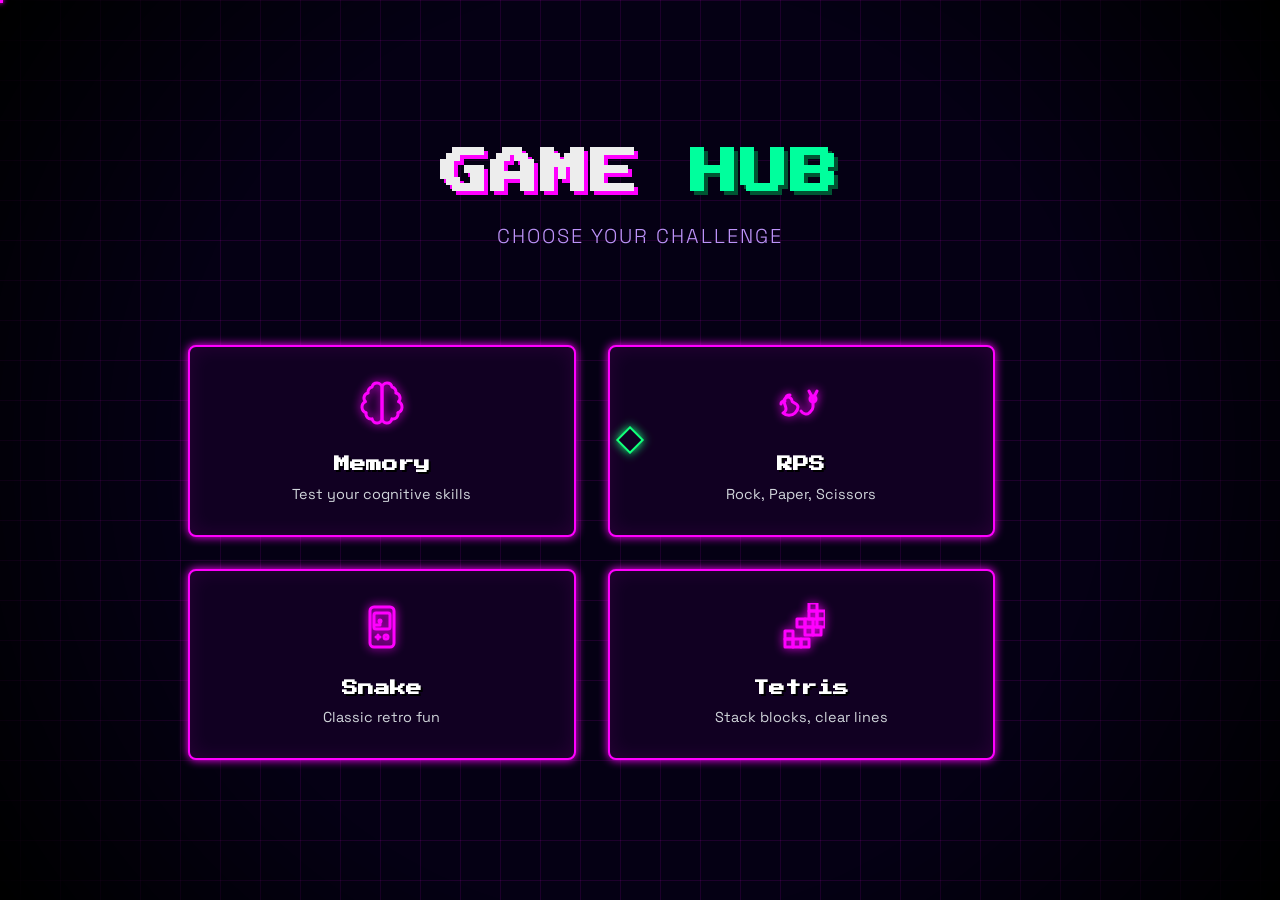
==== index.html @ a8815899 "Add files via upload" ====
<!DOCTYPE html>
<html lang="en">

<head>
    <meta charset="UTF-8">
    <meta name="viewport" content="width=device-width, initial-scale=1.0">
    <title>Game Hub - Minimalist Gaming</title>
    <link rel="stylesheet" href="styles.css">
    <link rel="preconnect" href="https://fonts.googleapis.com">
    <link rel="preconnect" href="https://fonts.gstatic.com" crossorigin>
    <link
        href="https://fonts.googleapis.com/css2?family=Space+Grotesk:wght@300;400;500;600;700&family=Press+Start+2P&display=swap"
        rel="stylesheet">
</head>

<body>
    <div class="custom-cursor"></div>
    <div class="cursor-follower"></div>

    <main class="container">
        <header class="header">
            <h1 class="fade-in">GAME <span class="highlight">HUB</span></h1>
            <p class="subtitle fade-in delay-1">Choose your challenge</p>
        </header>

        <section class="games-grid">
            <a href="Games/Project_Memory/index.html" class="game-card fade-in delay-2" data-game="memory">
                <div class="card-content">
                    <div class="icon-wrapper">
                        <svg xmlns="http://www.w3.org/2000/svg" width="48" height="48" viewBox="0 0 24 24" fill="none"
                            stroke="currentColor" stroke-width="1.5" stroke-linecap="round" stroke-linejoin="round">
                            <path
                                d="M9.5 2A2.5 2.5 0 0 1 12 4.5v15a2.5 2.5 0 0 1-4.96.44 2.5 2.5 0 0 1-2.96-3.08 3 3 0 0 1-.34-5.58 2.5 2.5 0 0 1 1.32-4.24 2.5 2.5 0 0 1 1.98-3A2.5 2.5 0 0 1 9.5 2Z" />
                            <path
                                d="M14.5 2A2.5 2.5 0 0 0 12 4.5v15a2.5 2.5 0 0 0 4.96.44 2.5 2.5 0 0 0 2.96-3.08 3 3 0 0 0 .34-5.58 2.5 2.5 0 0 0-1.32-4.24 2.5 2.5 0 0 0-1.98-3A2.5 2.5 0 0 0 14.5 2Z" />
                        </svg>
                    </div>
                    <h2>Memory</h2>
                    <p>Test your cognitive skills</p>
                </div>
                <div class="card-bg"></div>
            </a>

            <a href="Games/Project_RPS/index.html" class="game-card fade-in delay-3" data-game="rps">
                <div class="card-content">
                    <div class="icon-wrapper">
                        <!-- Custom RPS Icon (Fist vs Scissors) -->
                        <svg xmlns="http://www.w3.org/2000/svg" width="48" height="48" viewBox="0 0 24 24" fill="none"
                            stroke="currentColor" stroke-width="1.5" stroke-linecap="round" stroke-linejoin="round">
                            <!-- Rock (Left Fist) -->
                            <path
                                d="M7.5 11c0-1-1-2-2-2s-2 1-2 2c0 1.5 1 2.5 1 4 0 .5-.5 1.5-1.5 2 1.5 1.5 4.5 1.5 6 0 .5-.5 1.5-1.5 1.5-3 0-2-3-2-3-3z" />
                            <path d="M4 11c-1 0-2 .5-2 1.5" />
                            <path d="M4.5 9.5c0-1 1-1.5 2-1.5" />

                            <!-- Scissors (Right Hand) -->
                            <path d="M18 10l-2-4" />
                            <path d="M18 10l2-4" />
                            <path d="M18 10v4c0 1.5-1 2-2 3s-3 .5-4-1" />
                            <circle cx="18" cy="10" r="1.5" />
                        </svg>
                    </div>
                    <h2>RPS</h2>
                    <p>Rock, Paper, Scissors</p>
                </div>
                <div class="card-bg"></div>
            </a>

            <a href="Games/Project_Snake/index.html" class="game-card fade-in delay-4" data-game="snake">
                <div class="card-content">
                    <div class="icon-wrapper">
                        <!-- Custom Snake Icon (Handheld Console) -->
                        <svg xmlns="http://www.w3.org/2000/svg" width="48" height="48" viewBox="0 0 24 24" fill="none"
                            stroke="currentColor" stroke-width="1.5" stroke-linecap="round" stroke-linejoin="round">
                            <rect x="6" y="2" width="12" height="20" rx="2" ry="2" />
                            <rect x="8" y="5" width="8" height="8" rx="1" />
                            <path d="M9 11h2v-2" />
                            <circle cx="11" cy="9" r="0.5" fill="currentColor" />
                            <line x1="9" y1="17" x2="11" y2="17" />
                            <line x1="10" y1="16" x2="10" y2="18" />
                            <circle cx="14" cy="17" r="1" />
                        </svg>
                    </div>
                    <h2>Snake</h2>
                    <p>Classic retro fun</p>
                </div>
                <div class="card-bg"></div>
            </a>

            <a href="Games/Project_Tetris/index.html" class="game-card fade-in delay-5" data-game="tetris">
                <div class="card-content">
                    <div class="icon-wrapper">
                        <!-- Custom Tetris Icon (Falling Blocks) -->
                        <svg xmlns="http://www.w3.org/2000/svg" width="48" height="48" viewBox="0 0 24 24" fill="none"
                            stroke="currentColor" stroke-width="1.5" stroke-linecap="round" stroke-linejoin="round">
                            <!-- T-Piece (Top Right) -->
                            <path d="M16 4h4v4h-4z" />
                            <path d="M20 4h4v4h-4z" />
                            <path d="M20 8h4v4h-4z" />
                            <path d="M20 0h4v4h-4z" transform="translate(-4, 0)" />

                            <!-- L-Piece (Bottom Left) -->
                            <rect x="4" y="14" width="4" height="4" />
                            <rect x="4" y="18" width="4" height="4" />
                            <rect x="8" y="18" width="4" height="4" />
                            <rect x="12" y="18" width="4" height="4" />

                            <!-- Z-Piece (Middle) -->
                            <rect x="10" y="8" width="4" height="4" />
                            <rect x="14" y="8" width="4" height="4" />
                            <rect x="14" y="12" width="4" height="4" />
                            <rect x="18" y="12" width="4" height="4" />
                        </svg>
                    </div>
                    <h2>Tetris</h2>
                    <p>Stack blocks, clear lines</p>
                </div>
                <div class="card-bg"></div>
            </a>
        </section>
    </main>

    <script src="script.js"></script>
</body>

</html>
---- styles.css ----
:root {
    --bg-color: #050014;
    --text-color: #ededed;
    --accent-color: #00ff9d;
    --secondary-accent: #ff00ff;
    --card-bg: #110022;
    --card-hover: #1a0033;
    --font-main: 'Space Grotesk', sans-serif;
    --font-retro: 'Press Start 2P', monospace;
    --cursor-size: 20px;
    --grid-color: rgba(255, 0, 255, 0.1);
}

* {
    margin: 0;
    padding: 0;
    box-sizing: border-box;
    cursor: none;
    /* Hide default cursor */
}

body {
    background-color: var(--bg-color);
    background-image:
        linear-gradient(var(--grid-color) 1px, transparent 1px),
        linear-gradient(90deg, var(--grid-color) 1px, transparent 1px);
    background-size: 40px 40px;
    background-position: center top;
    color: var(--text-color);
    font-family: var(--font-main);
    overflow-x: hidden;
    min-height: 100vh;
    display: flex;
    flex-direction: column;
    align-items: center;
    justify-content: center;
    animation: scrollGrid 20s linear infinite;
}

@keyframes scrollGrid {
    0% {
        background-position: center 0;
    }

    100% {
        background-position: center 40px;
    }
}

/* Retro overlay for vignette/scanline effect */
body::after {
    content: "";
    position: fixed;
    top: 0;
    left: 0;
    width: 100%;
    height: 100%;
    background: radial-gradient(circle, transparent 60%, black 100%);
    pointer-events: none;
    z-index: -1;
}

/* Custom Cursor */
.custom-cursor {
    width: var(--cursor-size);
    height: var(--cursor-size);
    border: 2px solid var(--accent-color);
    border-radius: 0;
    /* Square for retro feel */
    position: fixed;
    pointer-events: none;
    z-index: 9999;
    transform: translate(-50%, -50%) rotate(45deg);
    transition: width 0.3s ease, height 0.3s ease, background-color 0.3s ease;
    mix-blend-mode: difference;
    box-shadow: 0 0 10px var(--accent-color);
}

.cursor-follower {
    width: 6px;
    height: 6px;
    background-color: var(--secondary-accent);
    border-radius: 0;
    position: fixed;
    pointer-events: none;
    z-index: 9999;
    transform: translate(-50%, -50%);
    box-shadow: 0 0 5px var(--secondary-accent);
}

.custom-cursor.hovered {
    width: 40px;
    height: 40px;
    background-color: rgba(0, 255, 157, 0.2);
    border-style: dashed;
    animation: rotateCursor 4s linear infinite;
}

@keyframes rotateCursor {
    from {
        transform: translate(-50%, -50%) rotate(45deg);
    }

    to {
        transform: translate(-50%, -50%) rotate(405deg);
    }
}

/* Header */
.header {
    text-align: center;
    margin-bottom: 4rem;
    padding-top: 2rem;
    position: relative;
}

.header h1 {
    font-family: var(--font-retro);
    font-size: 3rem;
    letter-spacing: 2px;
    margin-bottom: 1rem;
    text-shadow: 4px 4px 0px var(--secondary-accent);
    line-height: 1.4;
}

.header .highlight {
    color: var(--accent-color);
    text-shadow: 4px 4px 0px #005533;
}

.subtitle {
    font-size: 1.25rem;
    color: #bd93f9;
    font-weight: 300;
    letter-spacing: 2px;
    text-transform: uppercase;
}

/* Games Grid */
.games-grid {
    display: grid;
    grid-template-columns: repeat(auto-fit, minmax(280px, 1fr));
    gap: 2rem;
    width: 90%;
    max-width: 1200px;
    padding: 2rem;
    perspective: 1000px;
}

.game-card {
    background-color: var(--card-bg);
    border-radius: 8px;
    padding: 2rem;
    text-decoration: none;
    color: var(--text-color);
    position: relative;
    overflow: hidden;
    transition: transform 0.4s cubic-bezier(0.175, 0.885, 0.32, 1.275), box-shadow 0.4s ease;
    display: flex;
    flex-direction: column;
    align-items: center;
    text-align: center;
    border: 2px solid var(--secondary-accent);
    box-shadow: 0 0 10px var(--secondary-accent), inset 0 0 20px rgba(255, 0, 255, 0.1);
}

.game-card::before {
    content: "";
    position: absolute;
    top: 0;
    left: -100%;
    width: 100%;
    height: 100%;
    background: linear-gradient(90deg, transparent, rgba(255, 255, 255, 0.1), transparent);
    transition: left 0.5s;
}

.game-card:hover::before {
    left: 100%;
}

.game-card:hover {
    transform: translateY(-10px) scale(1.02);
    border-color: var(--accent-color);
    box-shadow: 0 0 20px var(--accent-color), inset 0 0 30px rgba(0, 255, 157, 0.2);
    z-index: 10;
}

.icon-wrapper {
    margin-bottom: 1.5rem;
    color: var(--secondary-accent);
    transition: transform 0.3s ease, filter 0.3s ease;
    filter: drop-shadow(0 0 5px var(--secondary-accent));
}

.game-card:hover .icon-wrapper {
    transform: scale(1.2);
    color: var(--accent-color);
    filter: drop-shadow(0 0 10px var(--accent-color));
}

.game-card h2 {
    font-family: var(--font-retro);
    font-size: 1rem;
    margin-bottom: 0.8rem;
    color: #fff;
    text-shadow: 2px 2px 0 #000;
}

.game-card p {
    color: #d1d5db;
    font-size: 0.9rem;
    font-family: var(--font-main);
}

/* Animations */
.fade-in {
    opacity: 0;
    transform: translateY(20px);
    animation: fadeInUp 0.8s forwards;
}

.delay-1 {
    animation-delay: 0.2s;
}

.delay-2 {
    animation-delay: 0.4s;
}

.delay-3 {
    animation-delay: 0.5s;
}

.delay-4 {
    animation-delay: 0.6s;
}

.delay-5 {
    animation-delay: 0.7s;
}

@keyframes fadeInUp {
    to {
        opacity: 1;
        transform: translateY(0);
    }
}

/* Responsive */
@media (max-width: 768px) {
    .header h1 {
        font-size: 1.8rem;
    }

    .games-grid {
        grid-template-columns: 1fr;
    }

    /* Disable custom cursor on mobile */
    .custom-cursor,
    .cursor-follower {
        display: none;
    }

    * {
        cursor: auto;
    }
}
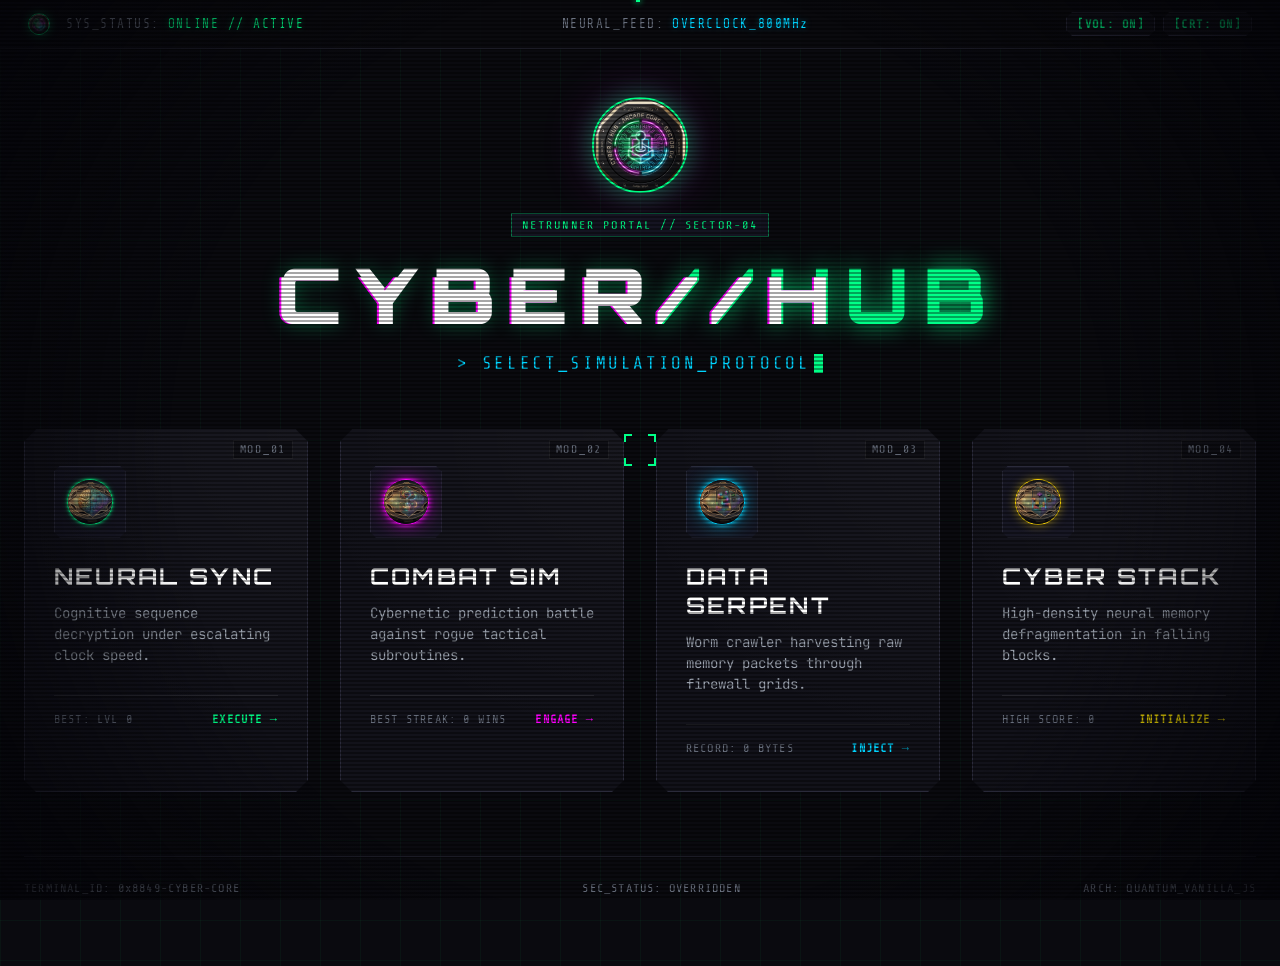
==== commit e34b65c1: "feat: complete cyberpunk arcade sprawl with custom 3D assets, master web icon, and comprehensive doc" ====
--- a/index.html
+++ b/index.html
@@ -1,126 +1,145 @@
-<!DOCTYPE html>
-<html lang="en">
-
-<head>
-    <meta charset="UTF-8">
-    <meta name="viewport" content="width=device-width, initial-scale=1.0">
-    <title>Game Hub - Minimalist Gaming</title>
-    <link rel="stylesheet" href="styles.css">
-    <link rel="preconnect" href="https://fonts.googleapis.com">
-    <link rel="preconnect" href="https://fonts.gstatic.com" crossorigin>
-    <link
-        href="https://fonts.googleapis.com/css2?family=Space+Grotesk:wght@300;400;500;600;700&family=Press+Start+2P&display=swap"
-        rel="stylesheet">
-</head>
-
-<body>
-    <div class="custom-cursor"></div>
-    <div class="cursor-follower"></div>
-
-    <main class="container">
-        <header class="header">
-            <h1 class="fade-in">GAME <span class="highlight">HUB</span></h1>
-            <p class="subtitle fade-in delay-1">Choose your challenge</p>
-        </header>
-
-        <section class="games-grid">
-            <a href="Games/Project_Memory/index.html" class="game-card fade-in delay-2" data-game="memory">
-                <div class="card-content">
-                    <div class="icon-wrapper">
-                        <svg xmlns="http://www.w3.org/2000/svg" width="48" height="48" viewBox="0 0 24 24" fill="none"
-                            stroke="currentColor" stroke-width="1.5" stroke-linecap="round" stroke-linejoin="round">
-                            <path
-                                d="M9.5 2A2.5 2.5 0 0 1 12 4.5v15a2.5 2.5 0 0 1-4.96.44 2.5 2.5 0 0 1-2.96-3.08 3 3 0 0 1-.34-5.58 2.5 2.5 0 0 1 1.32-4.24 2.5 2.5 0 0 1 1.98-3A2.5 2.5 0 0 1 9.5 2Z" />
-                            <path
-                                d="M14.5 2A2.5 2.5 0 0 0 12 4.5v15a2.5 2.5 0 0 0 4.96.44 2.5 2.5 0 0 0 2.96-3.08 3 3 0 0 0 .34-5.58 2.5 2.5 0 0 0-1.32-4.24 2.5 2.5 0 0 0-1.98-3A2.5 2.5 0 0 0 14.5 2Z" />
-                        </svg>
-                    </div>
-                    <h2>Memory</h2>
-                    <p>Test your cognitive skills</p>
-                </div>
-                <div class="card-bg"></div>
-            </a>
-
-            <a href="Games/Project_RPS/index.html" class="game-card fade-in delay-3" data-game="rps">
-                <div class="card-content">
-                    <div class="icon-wrapper">
-                        <!-- Custom RPS Icon (Fist vs Scissors) -->
-                        <svg xmlns="http://www.w3.org/2000/svg" width="48" height="48" viewBox="0 0 24 24" fill="none"
-                            stroke="currentColor" stroke-width="1.5" stroke-linecap="round" stroke-linejoin="round">
-                            <!-- Rock (Left Fist) -->
-                            <path
-                                d="M7.5 11c0-1-1-2-2-2s-2 1-2 2c0 1.5 1 2.5 1 4 0 .5-.5 1.5-1.5 2 1.5 1.5 4.5 1.5 6 0 .5-.5 1.5-1.5 1.5-3 0-2-3-2-3-3z" />
-                            <path d="M4 11c-1 0-2 .5-2 1.5" />
-                            <path d="M4.5 9.5c0-1 1-1.5 2-1.5" />
-
-                            <!-- Scissors (Right Hand) -->
-                            <path d="M18 10l-2-4" />
-                            <path d="M18 10l2-4" />
-                            <path d="M18 10v4c0 1.5-1 2-2 3s-3 .5-4-1" />
-                            <circle cx="18" cy="10" r="1.5" />
-                        </svg>
-                    </div>
-                    <h2>RPS</h2>
-                    <p>Rock, Paper, Scissors</p>
-                </div>
-                <div class="card-bg"></div>
-            </a>
-
-            <a href="Games/Project_Snake/index.html" class="game-card fade-in delay-4" data-game="snake">
-                <div class="card-content">
-                    <div class="icon-wrapper">
-                        <!-- Custom Snake Icon (Handheld Console) -->
-                        <svg xmlns="http://www.w3.org/2000/svg" width="48" height="48" viewBox="0 0 24 24" fill="none"
-                            stroke="currentColor" stroke-width="1.5" stroke-linecap="round" stroke-linejoin="round">
-                            <rect x="6" y="2" width="12" height="20" rx="2" ry="2" />
-                            <rect x="8" y="5" width="8" height="8" rx="1" />
-                            <path d="M9 11h2v-2" />
-                            <circle cx="11" cy="9" r="0.5" fill="currentColor" />
-                            <line x1="9" y1="17" x2="11" y2="17" />
-                            <line x1="10" y1="16" x2="10" y2="18" />
-                            <circle cx="14" cy="17" r="1" />
-                        </svg>
-                    </div>
-                    <h2>Snake</h2>
-                    <p>Classic retro fun</p>
-                </div>
-                <div class="card-bg"></div>
-            </a>
-
-            <a href="Games/Project_Tetris/index.html" class="game-card fade-in delay-5" data-game="tetris">
-                <div class="card-content">
-                    <div class="icon-wrapper">
-                        <!-- Custom Tetris Icon (Falling Blocks) -->
-                        <svg xmlns="http://www.w3.org/2000/svg" width="48" height="48" viewBox="0 0 24 24" fill="none"
-                            stroke="currentColor" stroke-width="1.5" stroke-linecap="round" stroke-linejoin="round">
-                            <!-- T-Piece (Top Right) -->
-                            <path d="M16 4h4v4h-4z" />
-                            <path d="M20 4h4v4h-4z" />
-                            <path d="M20 8h4v4h-4z" />
-                            <path d="M20 0h4v4h-4z" transform="translate(-4, 0)" />
-
-                            <!-- L-Piece (Bottom Left) -->
-                            <rect x="4" y="14" width="4" height="4" />
-                            <rect x="4" y="18" width="4" height="4" />
-                            <rect x="8" y="18" width="4" height="4" />
-                            <rect x="12" y="18" width="4" height="4" />
-
-                            <!-- Z-Piece (Middle) -->
-                            <rect x="10" y="8" width="4" height="4" />
-                            <rect x="14" y="8" width="4" height="4" />
-                            <rect x="14" y="12" width="4" height="4" />
-                            <rect x="18" y="12" width="4" height="4" />
-                        </svg>
-                    </div>
-                    <h2>Tetris</h2>
-                    <p>Stack blocks, clear lines</p>
-                </div>
-                <div class="card-bg"></div>
-            </a>
-        </section>
-    </main>
-
-    <script src="script.js"></script>
-</body>
-
+<!DOCTYPE html>
+<html lang="en">
+
+<head>
+    <meta charset="UTF-8">
+    <meta name="viewport" content="width=device-width, initial-scale=1.0">
+    <meta name="description" content="Cyberpunk Game Hub - Neural gaming sprawl with hacked terminal simulations and retro-futuristic arcade challenges.">
+    <title>CYBER // HUB - Neural Arcade Sprawl</title>
+    <!-- Master Cyber Hub Favicons -->
+    <link rel="icon" type="image/png" sizes="32x32" href="assets/favicon-32x32.png?v=401">
+    <link rel="icon" type="image/png" sizes="64x64" href="assets/favicon-64x64.png?v=401">
+    <link rel="icon" type="image/png" sizes="192x192" href="assets/favicon-192x192.png?v=401">
+    <link rel="apple-touch-icon" sizes="180x180" href="assets/apple-touch-icon.png?v=401">
+    <link rel="shortcut icon" href="favicon.ico?v=401">
+    <link rel="stylesheet" href="cyberpunk-core.css">
+    <link rel="stylesheet" href="styles.css">
+    <link rel="preconnect" href="https://fonts.googleapis.com">
+    <link rel="preconnect" href="https://fonts.gstatic.com" crossorigin>
+</head>
+
+<body class="cyber-theme cyber-grid-bg cyber-scanlines">
+    <!-- Cyberpunk Reticle & HUD Cursor -->
+    <div class="cyber-reticle" id="cyber-reticle">
+        <div class="reticle-corner top-left"></div>
+        <div class="reticle-corner top-right"></div>
+        <div class="reticle-corner bottom-left"></div>
+        <div class="reticle-corner bottom-right"></div>
+    </div>
+    <div class="cursor-dot" id="cursor-dot"></div>
+
+    <!-- HUD Top Status Bar -->
+    <header class="hud-statusbar">
+        <div class="hud-stat-item">
+            <img src="assets/cyber-hub-icon.png?v=401" alt="Hub Core" class="hud-logo-mini">
+            <span class="hud-label">SYS_STATUS:</span>
+            <span class="hud-value neon-green">ONLINE // ACTIVE</span>
+        </div>
+        <div class="hud-stat-item hide-mobile">
+            <span class="hud-label">NEURAL_FEED:</span>
+            <span class="hud-value neon-cyan">OVERCLOCK_800MHz</span>
+        </div>
+        <div class="hud-stat-item">
+            <!-- HUD Interactive Control Toggles -->
+            <button id="hud-audio-toggle" class="hud-toggle-btn hud-audio-toggle" title="Toggle Synth Sound FX">[VOL: ON]</button>
+            <button id="hud-crt-toggle" class="hud-toggle-btn hud-crt-toggle" title="Toggle CRT Scanline Overlay">[CRT: ON]</button>
+        </div>
+    </header>
+
+    <main class="container">
+        <!-- Hero Header with Chromatic Glitch -->
+        <header class="header">
+            <div class="hub-emblem-wrapper">
+                <img src="assets/cyber-hub-icon.png?v=401" alt="CYBER // HUB Master Core" class="hub-master-emblem">
+            </div>
+            <div class="header-pretitle cyber-badge">NETRUNNER PORTAL // SECTOR-04</div>
+            <h1 class="glitch-title cyber-glitch" data-text="CYBER//HUB">CYBER<span class="highlight">//HUB</span></h1>
+            <p class="subtitle">> SELECT_SIMULATION_PROTOCOL<span class="cyber-cursor-blink"></span></p>
+        </header>
+
+        <!-- Cyberpunk Holographic Game Pods -->
+        <section class="games-grid" aria-label="Game Simulations">
+            <!-- Game 1: Memory -->
+            <a href="Games/Project_Memory/index.html" class="game-card cyber-chamfer card-green" data-game="memory">
+                <div class="card-corner-tag">MOD_01</div>
+                <div class="card-content">
+                    <div class="icon-wrapper">
+                        <img src="Games/Project_Memory/assets/memory-icon.png?v=302" alt="Neural Sync Cyber Emblem" class="game-card-icon icon-green">
+                    </div>
+                    <h2>NEURAL SYNC</h2>
+                    <p class="card-desc">Cognitive sequence decryption under escalating clock speed.</p>
+                    <div class="card-footer">
+                        <span class="card-chip" id="record-memory">RECORD: LVL 0</span>
+                        <span class="card-action">EXECUTE &rarr;</span>
+                    </div>
+                </div>
+                <div class="card-scan-line"></div>
+            </a>
+
+            <!-- Game 2: Rock Paper Scissors -->
+            <a href="Games/Project_RPS/index.html" class="game-card cyber-chamfer card-magenta" data-game="rps">
+                <div class="card-corner-tag">MOD_02</div>
+                <div class="card-content">
+                    <div class="icon-wrapper">
+                        <img src="Games/Project_RPS/assets/rps-icon.png?v=401" alt="Combat Sim Cyber Emblem" class="game-card-icon icon-magenta">
+                    </div>
+                    <h2>COMBAT SIM</h2>
+                    <p class="card-desc">Cybernetic prediction battle against rogue tactical subroutines.</p>
+                    <div class="card-footer">
+                        <span class="card-chip" id="record-rps">BEST STREAK: 0</span>
+                        <span class="card-action">ENGAGE &rarr;</span>
+                    </div>
+                </div>
+                <div class="card-scan-line"></div>
+            </a>
+
+            <!-- Game 3: Snake -->
+            <a href="Games/Project_Snake/index.html" class="game-card cyber-chamfer card-cyan" data-game="snake">
+                <div class="card-corner-tag">MOD_03</div>
+                <div class="card-content">
+                    <div class="icon-wrapper">
+                        <img src="Games/Project_Snake/assets/snake-icon.png?v=302" alt="Data Serpent Cyber Emblem" class="game-card-icon icon-cyan">
+                    </div>
+                    <h2>DATA SERPENT</h2>
+                    <p class="card-desc">Worm crawler harvesting raw memory packets through firewall grids.</p>
+                    <div class="card-footer">
+                        <span class="card-chip" id="record-snake">RECORD: 0 BYTES</span>
+                        <span class="card-action">INJECT &rarr;</span>
+                    </div>
+                </div>
+                <div class="card-scan-line"></div>
+            </a>
+
+            <!-- Game 4: Tetris -->
+            <a href="Games/Project_Tetris/index.html" class="game-card cyber-chamfer card-yellow" data-game="tetris">
+                <div class="card-corner-tag">MOD_04</div>
+                <div class="card-content">
+                    <div class="icon-wrapper">
+                        <img src="Games/Project_Tetris/assets/tetris-icon.png?v=302" alt="Cyber Stack Cyber Emblem" class="game-card-icon icon-yellow">
+                    </div>
+                    <h2>CYBER STACK</h2>
+                    <p class="card-desc">High-density neural memory defragmentation in falling blocks.</p>
+                    <div class="card-footer">
+                        <span class="card-chip" id="record-tetris">HIGH SCORE: 0</span>
+                        <span class="card-action">INITIALIZE &rarr;</span>
+                    </div>
+                </div>
+                <div class="card-scan-line"></div>
+            </a>
+        </section>
+
+        <!-- Footer HUD -->
+        <footer class="hud-footer">
+            <div class="hud-footer-content">
+                <span>TERMINAL_ID: 0x8849-CYBER-CORE</span>
+                <span>SEC_STATUS: OVERRIDDEN</span>
+                <span>ARCH: QUANTUM_VANILLA_JS</span>
+            </div>
+        </footer>
+    </main>
+
+    <script src="cyberpunk-system.js"></script>
+    <script src="script.js"></script>
+</body>
+
 </html>
--- a/cyberpunk-core.css
+++ b/cyberpunk-core.css
@@ -0,0 +1,426 @@
+/* ==========================================================================
+   CYBERPUNK / GLITCH DESIGN SYSTEM - CORE TOKENS & UTILITIES
+   "High-Tech, Low-Life" Design Language
+   ========================================================================== */
+
+@import url('https://fonts.googleapis.com/css2?family=JetBrains+Mono:wght@300;400;500;700&family=Orbitron:wght@400;600;700;800;900&family=Share+Tech+Mono&display=swap');
+
+:root {
+  /* Colors (Dark Mode Void) */
+  --cyber-bg: #0a0a0f;
+  --cyber-fg: #e0e0e0;
+  --cyber-card: #12121a;
+  --cyber-muted: #1c1c2e;
+  --cyber-muted-fg: #6b7280;
+  --cyber-border: #2a2a3a;
+  --cyber-input: #12121a;
+  
+  /* Primary & Secondary Neon Accents */
+  --cyber-accent: #00ff88;          /* Electric Matrix Green */
+  --cyber-accent-secondary: #ff00ff;/* Hot Magenta */
+  --cyber-accent-tertiary: #00d4ff; /* Electric Cyan */
+  --cyber-yellow: #ffe600;          /* Warning Neon Yellow */
+  --cyber-destructive: #ff3366;     /* Destructive Laser Red */
+
+  /* Typography */
+  --font-heading: 'Orbitron', -apple-system, monospace;
+  --font-body: 'JetBrains Mono', monospace;
+  --font-mono: 'Share Tech Mono', monospace;
+
+  /* Neon Glow Stacks */
+  --box-shadow-neon: 0 0 5px #00ff88, 0 0 12px rgba(0, 255, 136, 0.4);
+  --box-shadow-neon-sm: 0 0 3px #00ff88, 0 0 6px rgba(0, 255, 136, 0.3);
+  --box-shadow-neon-lg: 0 0 10px #00ff88, 0 0 25px rgba(0, 255, 136, 0.6), 0 0 50px rgba(0, 255, 136, 0.25);
+  --box-shadow-neon-secondary: 0 0 5px #ff00ff, 0 0 15px rgba(255, 0, 255, 0.5), 0 0 35px rgba(255, 0, 255, 0.2);
+  --box-shadow-neon-tertiary: 0 0 5px #00d4ff, 0 0 15px rgba(0, 212, 255, 0.5), 0 0 35px rgba(0, 212, 255, 0.2);
+  --box-shadow-neon-destructive: 0 0 5px #ff3366, 0 0 15px rgba(255, 51, 102, 0.5);
+
+  /* Chamfer Clip-paths (Industrial Brutalism) */
+  --clip-chamfer: polygon(
+    0 12px, 12px 0,
+    calc(100% - 12px) 0, 100% 12px,
+    100% calc(100% - 12px), calc(100% - 12px) 100%,
+    12px 100%, 0 calc(100% - 12px)
+  );
+  --clip-chamfer-sm: polygon(
+    0 6px, 6px 0,
+    calc(100% - 6px) 0, 100% 6px,
+    100% calc(100% - 6px), calc(100% - 6px) 100%,
+    6px 100%, 0 calc(100% - 6px)
+  );
+  --clip-chamfer-diag: polygon(
+    0 0,
+    calc(100% - 14px) 0, 100% 14px,
+    100% 100%,
+    14px 100%, 0 calc(100% - 14px)
+  );
+
+  /* Motion Curves */
+  --ease-digital: cubic-bezier(0.4, 0, 0.2, 1);
+}
+
+/* Base Body Styles for Cyberpunk Environment */
+.cyber-theme {
+  background-color: var(--cyber-bg);
+  color: var(--cyber-fg);
+  font-family: var(--font-body);
+}
+
+/* CRT Scanlines Screen Overlay */
+.cyber-scanlines::after {
+  content: " ";
+  position: fixed;
+  top: 0;
+  left: 0;
+  width: 100vw;
+  height: 100vh;
+  background: repeating-linear-gradient(
+    0deg,
+    transparent,
+    transparent 2px,
+    rgba(0, 0, 0, 0.35) 2px,
+    rgba(0, 0, 0, 0.35) 4px
+  );
+  pointer-events: none;
+  z-index: 9998;
+}
+
+/* Subtle Vignette */
+.cyber-scanlines::before {
+  content: "";
+  position: fixed;
+  top: 0;
+  left: 0;
+  width: 100vw;
+  height: 100vh;
+  background: radial-gradient(circle at center, transparent 60%, rgba(5, 5, 10, 0.85) 100%);
+  pointer-events: none;
+  z-index: 9997;
+}
+
+/* Tech Circuit / Grid Matrix Background */
+.cyber-grid-bg {
+  background-color: var(--cyber-bg);
+  background-image:
+    linear-gradient(rgba(0, 255, 136, 0.04) 1px, transparent 1px),
+    linear-gradient(90deg, rgba(0, 255, 136, 0.04) 1px, transparent 1px);
+  background-size: 40px 40px;
+}
+
+/* Chamfer Utilities */
+.cyber-chamfer {
+  clip-path: var(--clip-chamfer);
+}
+
+.cyber-chamfer-sm {
+  clip-path: var(--clip-chamfer-sm);
+}
+
+.cyber-chamfer-diag {
+  clip-path: var(--clip-chamfer-diag);
+}
+
+/* Glitch Typography & Chromatic Aberration */
+.cyber-glitch {
+  position: relative;
+  display: inline-block;
+}
+
+.cyber-glitch::before,
+.cyber-glitch::after {
+  content: attr(data-text);
+  position: absolute;
+  top: 0;
+  left: 0;
+  width: 100%;
+  height: 100%;
+}
+
+.cyber-glitch::before {
+  left: -2px;
+  text-shadow: -2px 0 var(--cyber-accent-secondary);
+  clip: rect(24px, 550px, 90px, 0);
+  animation: glitch-anim-1 3s infinite linear alternate-reverse;
+}
+
+.cyber-glitch::after {
+  left: 2px;
+  text-shadow: -2px 0 var(--cyber-accent-tertiary);
+  clip: rect(85px, 550px, 140px, 0);
+  animation: glitch-anim-2 2.5s infinite linear alternate-reverse;
+}
+
+@keyframes glitch-anim-1 {
+  0% { clip-path: inset(40% 0 61% 0); transform: skew(0.3deg); }
+  20% { clip-path: inset(92% 0 1% 0); transform: skew(-0.5deg); }
+  40% { clip-path: inset(10% 0 80% 0); transform: skew(0.8deg); }
+  60% { clip-path: inset(65% 0 15% 0); transform: skew(-0.3deg); }
+  80% { clip-path: inset(20% 0 50% 0); transform: skew(0.5deg); }
+  100% { clip-path: inset(70% 0 10% 0); transform: skew(0deg); }
+}
+
+@keyframes glitch-anim-2 {
+  0% { clip-path: inset(12% 0 78% 0); transform: skew(-0.4deg); }
+  20% { clip-path: inset(50% 0 30% 0); transform: skew(0.6deg); }
+  40% { clip-path: inset(80% 0 5% 0); transform: skew(-0.8deg); }
+  60% { clip-path: inset(25% 0 55% 0); transform: skew(0.3deg); }
+  80% { clip-path: inset(60% 0 25% 0); transform: skew(-0.5deg); }
+  100% { clip-path: inset(5% 0 85% 0); transform: skew(0deg); }
+}
+
+/* Blinking Terminal Cursor */
+.cyber-cursor-blink {
+  display: inline-block;
+  width: 9px;
+  height: 1.1em;
+  background-color: var(--cyber-accent);
+  vertical-align: middle;
+  margin-left: 4px;
+  animation: cyberBlink 1s step-end infinite;
+}
+
+@keyframes cyberBlink {
+  50% { opacity: 0; }
+}
+
+/* Standard Cyberpunk HUD Back Button */
+.cyber-hud-back {
+  position: fixed;
+  top: 20px;
+  left: 20px;
+  display: inline-flex;
+  align-items: center;
+  gap: 8px;
+  text-decoration: none;
+  font-family: var(--font-mono);
+  font-size: 0.85rem;
+  font-weight: 600;
+  text-transform: uppercase;
+  letter-spacing: 0.15em;
+  color: var(--cyber-accent);
+  background: rgba(18, 18, 26, 0.85);
+  border: 1px solid var(--cyber-accent);
+  padding: 9px 18px;
+  clip-path: var(--clip-chamfer-sm);
+  backdrop-filter: blur(8px);
+  -webkit-backdrop-filter: blur(8px);
+  z-index: 1000;
+  transition: all 0.2s var(--ease-digital);
+  box-shadow: var(--box-shadow-neon-sm);
+}
+
+.cyber-hud-back:hover {
+  background: var(--cyber-accent);
+  color: var(--cyber-bg);
+  box-shadow: var(--box-shadow-neon);
+  transform: translateY(-2px);
+}
+
+.cyber-hud-back::before {
+  content: "«";
+  font-size: 1.1rem;
+  font-weight: bold;
+}
+
+/* Universal Cyber Badge */
+.cyber-badge {
+  font-family: var(--font-mono);
+  font-size: 0.75rem;
+  text-transform: uppercase;
+  letter-spacing: 0.18em;
+  padding: 4px 10px;
+  border: 1px solid var(--cyber-border);
+  background: rgba(28, 28, 46, 0.6);
+  color: var(--cyber-muted-fg);
+  display: inline-block;
+}
+
+.cyber-badge.active {
+  border-color: var(--cyber-accent);
+  color: var(--cyber-accent);
+  box-shadow: var(--box-shadow-neon-sm);
+}
+
+/* Universal Game Header Emblem & Row */
+.game-header-row {
+  display: flex;
+  align-items: center;
+  justify-content: center;
+  gap: 0.85rem;
+  margin-bottom: 0.6rem;
+}
+
+.header-emblem-mini {
+  width: 42px;
+  height: 42px;
+  border-radius: 50%;
+  object-fit: cover;
+  flex-shrink: 0;
+  display: inline-block;
+  transition: transform 0.25s ease, filter 0.25s ease, box-shadow 0.25s ease;
+}
+
+.header-emblem-mini.emblem-green {
+  border: 1.5px solid var(--cyber-accent);
+  box-shadow: 0 0 12px rgba(0, 255, 136, 0.45);
+}
+
+.header-emblem-mini.emblem-magenta {
+  border: 1.5px solid var(--cyber-accent-secondary);
+  box-shadow: 0 0 12px rgba(255, 0, 255, 0.5);
+}
+
+.header-emblem-mini.emblem-cyan {
+  border: 1.5px solid var(--cyber-accent-tertiary);
+  box-shadow: 0 0 12px rgba(0, 212, 255, 0.5);
+}
+
+.header-emblem-mini.emblem-yellow {
+  border: 1.5px solid #ffd700;
+  box-shadow: 0 0 12px rgba(255, 215, 0, 0.45);
+}
+
+.header-emblem-mini:hover {
+  transform: scale(1.12);
+}
+
+/* CRT Scanlines Disabled Modifier */
+body.no-scanlines::after {
+  display: none !important;
+}
+
+body.no-scanlines::before {
+  opacity: 0.35 !important;
+}
+
+/* HUD System Toggle Buttons */
+.hud-toggle-btn {
+  background: rgba(18, 18, 26, 0.9);
+  border: 1px solid var(--cyber-border);
+  color: var(--cyber-accent);
+  font-family: var(--font-mono);
+  font-size: 0.75rem;
+  font-weight: 700;
+  letter-spacing: 0.12em;
+  padding: 4px 10px;
+  cursor: pointer;
+  clip-path: var(--clip-chamfer-sm);
+  transition: all 0.2s var(--ease-digital);
+  display: inline-flex;
+  align-items: center;
+  gap: 4px;
+}
+
+.hud-toggle-btn:hover {
+  border-color: var(--cyber-accent);
+  box-shadow: var(--box-shadow-neon-sm);
+  transform: translateY(-1px);
+}
+
+.hud-toggle-btn.off {
+  color: var(--cyber-muted-fg);
+  border-color: rgba(255, 255, 255, 0.1);
+  box-shadow: none;
+}
+
+/* Universal Cyber Pause Overlay */
+.cyber-pause-overlay {
+  position: absolute;
+  inset: 0;
+  background: rgba(10, 10, 15, 0.88);
+  backdrop-filter: blur(4px);
+  -webkit-backdrop-filter: blur(4px);
+  display: flex;
+  flex-direction: column;
+  align-items: center;
+  justify-content: center;
+  z-index: 500;
+  animation: pauseFadeIn 0.2s ease;
+}
+
+@keyframes pauseFadeIn {
+  from { opacity: 0; }
+  to { opacity: 1; }
+}
+
+.pause-title {
+  font-family: var(--font-heading);
+  font-size: 2rem;
+  font-weight: 900;
+  letter-spacing: 0.18em;
+  color: var(--cyber-yellow);
+  text-shadow: 0 0 15px rgba(255, 230, 0, 0.6);
+  margin-bottom: 0.5rem;
+}
+
+.pause-subtitle {
+  font-family: var(--font-mono);
+  font-size: 0.85rem;
+  color: var(--cyber-accent-tertiary);
+  letter-spacing: 0.15em;
+}
+
+/* Virtual Touch D-Pad for Mobile Gaming */
+.virtual-dpad {
+  display: none;
+  grid-template-areas:
+    ".    up    ."
+    "left .     right"
+    ".    down  .";
+  gap: 8px;
+  width: 170px;
+  margin: 12px auto 0;
+  user-select: none;
+  -webkit-user-select: none;
+  touch-action: manipulation;
+}
+
+@media (max-width: 768px), (hover: none) and (pointer: coarse) {
+  .virtual-dpad {
+    display: grid;
+  }
+}
+
+.dpad-btn {
+  width: 48px;
+  height: 48px;
+  background: rgba(18, 18, 26, 0.9);
+  border: 1px solid var(--cyber-accent);
+  color: var(--cyber-accent);
+  font-family: var(--font-heading);
+  font-size: 1.2rem;
+  display: flex;
+  align-items: center;
+  justify-content: center;
+  cursor: pointer;
+  clip-path: var(--clip-chamfer-sm);
+  box-shadow: var(--box-shadow-neon-sm);
+  transition: all 0.1s ease;
+  touch-action: manipulation;
+}
+
+.dpad-btn:active {
+  background: var(--cyber-accent);
+  color: var(--cyber-bg);
+  transform: scale(0.92);
+}
+
+.dpad-up    { grid-area: up; }
+.dpad-left  { grid-area: left; }
+.dpad-down  { grid-area: down; }
+.dpad-right { grid-area: right; }
+
+/* Accessibility: Reduced Motion */
+@media (prefers-reduced-motion: reduce) {
+  .cyber-glitch::before,
+  .cyber-glitch::after {
+    animation: none;
+    clip: auto;
+    opacity: 0.7;
+  }
+  .cyber-cursor-blink {
+    animation: none;
+    opacity: 1;
+  }
+}
+
--- a/styles.css
+++ b/styles.css
@@ -1,269 +1,570 @@
-:root {
-    --bg-color: #050014;
-    --text-color: #ededed;
-    --accent-color: #00ff9d;
-    --secondary-accent: #ff00ff;
-    --card-bg: #110022;
-    --card-hover: #1a0033;
-    --font-main: 'Space Grotesk', sans-serif;
-    --font-retro: 'Press Start 2P', monospace;
-    --cursor-size: 20px;
-    --grid-color: rgba(255, 0, 255, 0.1);
-}
-
-* {
-    margin: 0;
-    padding: 0;
-    box-sizing: border-box;
-    cursor: none;
-    /* Hide default cursor */
-}
-
-body {
-    background-color: var(--bg-color);
-    background-image:
-        linear-gradient(var(--grid-color) 1px, transparent 1px),
-        linear-gradient(90deg, var(--grid-color) 1px, transparent 1px);
-    background-size: 40px 40px;
-    background-position: center top;
-    color: var(--text-color);
-    font-family: var(--font-main);
-    overflow-x: hidden;
-    min-height: 100vh;
-    display: flex;
-    flex-direction: column;
-    align-items: center;
-    justify-content: center;
-    animation: scrollGrid 20s linear infinite;
-}
-
-@keyframes scrollGrid {
-    0% {
-        background-position: center 0;
-    }
-
-    100% {
-        background-position: center 40px;
-    }
-}
-
-/* Retro overlay for vignette/scanline effect */
-body::after {
-    content: "";
-    position: fixed;
-    top: 0;
-    left: 0;
-    width: 100%;
-    height: 100%;
-    background: radial-gradient(circle, transparent 60%, black 100%);
-    pointer-events: none;
-    z-index: -1;
-}
-
-/* Custom Cursor */
-.custom-cursor {
-    width: var(--cursor-size);
-    height: var(--cursor-size);
-    border: 2px solid var(--accent-color);
-    border-radius: 0;
-    /* Square for retro feel */
-    position: fixed;
-    pointer-events: none;
-    z-index: 9999;
-    transform: translate(-50%, -50%) rotate(45deg);
-    transition: width 0.3s ease, height 0.3s ease, background-color 0.3s ease;
-    mix-blend-mode: difference;
-    box-shadow: 0 0 10px var(--accent-color);
-}
-
-.cursor-follower {
-    width: 6px;
-    height: 6px;
-    background-color: var(--secondary-accent);
-    border-radius: 0;
-    position: fixed;
-    pointer-events: none;
-    z-index: 9999;
-    transform: translate(-50%, -50%);
-    box-shadow: 0 0 5px var(--secondary-accent);
-}
-
-.custom-cursor.hovered {
-    width: 40px;
-    height: 40px;
-    background-color: rgba(0, 255, 157, 0.2);
-    border-style: dashed;
-    animation: rotateCursor 4s linear infinite;
-}
-
-@keyframes rotateCursor {
-    from {
-        transform: translate(-50%, -50%) rotate(45deg);
-    }
-
-    to {
-        transform: translate(-50%, -50%) rotate(405deg);
-    }
-}
-
-/* Header */
-.header {
-    text-align: center;
-    margin-bottom: 4rem;
-    padding-top: 2rem;
-    position: relative;
-}
-
-.header h1 {
-    font-family: var(--font-retro);
-    font-size: 3rem;
-    letter-spacing: 2px;
-    margin-bottom: 1rem;
-    text-shadow: 4px 4px 0px var(--secondary-accent);
-    line-height: 1.4;
-}
-
-.header .highlight {
-    color: var(--accent-color);
-    text-shadow: 4px 4px 0px #005533;
-}
-
-.subtitle {
-    font-size: 1.25rem;
-    color: #bd93f9;
-    font-weight: 300;
-    letter-spacing: 2px;
-    text-transform: uppercase;
-}
-
-/* Games Grid */
-.games-grid {
-    display: grid;
-    grid-template-columns: repeat(auto-fit, minmax(280px, 1fr));
-    gap: 2rem;
-    width: 90%;
-    max-width: 1200px;
-    padding: 2rem;
-    perspective: 1000px;
-}
-
-.game-card {
-    background-color: var(--card-bg);
-    border-radius: 8px;
-    padding: 2rem;
-    text-decoration: none;
-    color: var(--text-color);
-    position: relative;
-    overflow: hidden;
-    transition: transform 0.4s cubic-bezier(0.175, 0.885, 0.32, 1.275), box-shadow 0.4s ease;
-    display: flex;
-    flex-direction: column;
-    align-items: center;
-    text-align: center;
-    border: 2px solid var(--secondary-accent);
-    box-shadow: 0 0 10px var(--secondary-accent), inset 0 0 20px rgba(255, 0, 255, 0.1);
-}
-
-.game-card::before {
-    content: "";
-    position: absolute;
-    top: 0;
-    left: -100%;
-    width: 100%;
-    height: 100%;
-    background: linear-gradient(90deg, transparent, rgba(255, 255, 255, 0.1), transparent);
-    transition: left 0.5s;
-}
-
-.game-card:hover::before {
-    left: 100%;
-}
-
-.game-card:hover {
-    transform: translateY(-10px) scale(1.02);
-    border-color: var(--accent-color);
-    box-shadow: 0 0 20px var(--accent-color), inset 0 0 30px rgba(0, 255, 157, 0.2);
-    z-index: 10;
-}
-
-.icon-wrapper {
-    margin-bottom: 1.5rem;
-    color: var(--secondary-accent);
-    transition: transform 0.3s ease, filter 0.3s ease;
-    filter: drop-shadow(0 0 5px var(--secondary-accent));
-}
-
-.game-card:hover .icon-wrapper {
-    transform: scale(1.2);
-    color: var(--accent-color);
-    filter: drop-shadow(0 0 10px var(--accent-color));
-}
-
-.game-card h2 {
-    font-family: var(--font-retro);
-    font-size: 1rem;
-    margin-bottom: 0.8rem;
-    color: #fff;
-    text-shadow: 2px 2px 0 #000;
-}
-
-.game-card p {
-    color: #d1d5db;
-    font-size: 0.9rem;
-    font-family: var(--font-main);
-}
-
-/* Animations */
-.fade-in {
-    opacity: 0;
-    transform: translateY(20px);
-    animation: fadeInUp 0.8s forwards;
-}
-
-.delay-1 {
-    animation-delay: 0.2s;
-}
-
-.delay-2 {
-    animation-delay: 0.4s;
-}
-
-.delay-3 {
-    animation-delay: 0.5s;
-}
-
-.delay-4 {
-    animation-delay: 0.6s;
-}
-
-.delay-5 {
-    animation-delay: 0.7s;
-}
-
-@keyframes fadeInUp {
-    to {
-        opacity: 1;
-        transform: translateY(0);
-    }
-}
-
-/* Responsive */
-@media (max-width: 768px) {
-    .header h1 {
-        font-size: 1.8rem;
-    }
-
-    .games-grid {
-        grid-template-columns: 1fr;
-    }
-
-    /* Disable custom cursor on mobile */
-    .custom-cursor,
-    .cursor-follower {
-        display: none;
-    }
-
-    * {
-        cursor: auto;
-    }
+/* ==========================================================================
+   GAME HUB - CYBERPUNK HUD STYLES
+   ========================================================================== */
+
+* {
+    margin: 0;
+    padding: 0;
+    box-sizing: border-box;
+    cursor: none; /* Replaced with HUD crosshair */
+}
+
+body {
+    min-height: 100vh;
+    display: flex;
+    flex-direction: column;
+    align-items: center;
+    justify-content: flex-start;
+    overflow-x: hidden;
+    position: relative;
+    padding-bottom: 40px;
+}
+
+/* ── HUD Custom Reticle Cursor ─────────────────────────────────────── */
+.cyber-reticle {
+    width: 32px;
+    height: 32px;
+    position: fixed;
+    pointer-events: none;
+    z-index: 99999;
+    transform: translate(-50%, -50%);
+    transition: width 0.2s var(--ease-digital), height 0.2s var(--ease-digital), transform 0.2s ease;
+}
+
+.reticle-corner {
+    position: absolute;
+    width: 8px;
+    height: 8px;
+    border-color: var(--cyber-accent);
+    border-style: solid;
+    transition: border-color 0.2s ease;
+}
+
+.reticle-corner.top-left {
+    top: 0;
+    left: 0;
+    border-width: 2px 0 0 2px;
+}
+
+.reticle-corner.top-right {
+    top: 0;
+    right: 0;
+    border-width: 2px 2px 0 0;
+}
+
+.reticle-corner.bottom-left {
+    bottom: 0;
+    left: 0;
+    border-width: 0 0 2px 2px;
+}
+
+.reticle-corner.bottom-right {
+    bottom: 0;
+    right: 0;
+    border-width: 0 2px 2px 0;
+}
+
+.cursor-dot {
+    width: 4px;
+    height: 4px;
+    background-color: var(--cyber-accent);
+    position: fixed;
+    pointer-events: none;
+    z-index: 99999;
+    transform: translate(-50%, -50%);
+    box-shadow: 0 0 6px var(--cyber-accent);
+}
+
+.cyber-reticle.hovered {
+    width: 48px;
+    height: 48px;
+    transform: translate(-50%, -50%) rotate(45deg);
+}
+
+.cyber-reticle.hovered .reticle-corner {
+    border-color: var(--cyber-accent-secondary);
+    box-shadow: 0 0 8px var(--cyber-accent-secondary);
+}
+
+/* ── HUD Top Status Bar ────────────────────────────────────────────── */
+.hud-statusbar {
+    width: 100%;
+    display: flex;
+    justify-content: space-between;
+    align-items: center;
+    padding: 12px 28px;
+    border-bottom: 1px solid var(--cyber-border);
+    background: rgba(10, 10, 15, 0.9);
+    font-family: var(--font-mono);
+    font-size: 0.8rem;
+    letter-spacing: 0.12em;
+    z-index: 100;
+}
+
+.hud-stat-item {
+    display: flex;
+    align-items: center;
+    gap: 8px;
+}
+
+.hud-label {
+    color: var(--cyber-muted-fg);
+}
+
+.neon-green {
+    color: var(--cyber-accent);
+    text-shadow: 0 0 6px rgba(0, 255, 136, 0.4);
+}
+
+.neon-cyan {
+    color: var(--cyber-accent-tertiary);
+    text-shadow: 0 0 6px rgba(0, 212, 255, 0.4);
+}
+
+.neon-magenta {
+    color: var(--cyber-accent-secondary);
+    text-shadow: 0 0 6px rgba(255, 0, 255, 0.4);
+}
+
+/* ── Container & Hero Header ───────────────────────────────────────── */
+.container {
+    width: 100%;
+    max-width: 1280px;
+    margin: 0 auto;
+    padding: 2rem 1.5rem;
+    display: flex;
+    flex-direction: column;
+    align-items: center;
+}
+
+.header {
+    display: flex;
+    flex-direction: column;
+    align-items: center;
+    text-align: center;
+    margin-bottom: 3.5rem;
+    padding-top: 1rem;
+}
+
+/* Hub Master Emblem Branding */
+.hub-emblem-wrapper {
+    display: flex;
+    align-items: center;
+    justify-content: center;
+    margin-bottom: 1.25rem;
+    width: 100%;
+}
+
+.hub-master-emblem {
+    width: 96px;
+    height: 96px;
+    border-radius: 50%;
+    object-fit: cover;
+    border: 2px solid var(--cyber-accent);
+    box-shadow: 0 0 25px rgba(0, 255, 136, 0.45), 0 0 50px rgba(255, 0, 255, 0.25);
+    animation: hubEmblemPulse 4s ease-in-out infinite;
+    transition: transform 0.3s var(--ease-digital), filter 0.3s ease;
+}
+
+.hub-master-emblem:hover {
+    transform: scale(1.1) rotate(4deg);
+    filter: drop-shadow(0 0 16px var(--cyber-accent));
+}
+
+@keyframes hubEmblemPulse {
+    0%, 100% {
+        box-shadow: 0 0 20px rgba(0, 255, 136, 0.4), 0 0 40px rgba(255, 0, 255, 0.2);
+        transform: scale(1);
+    }
+    50% {
+        box-shadow: 0 0 32px rgba(0, 255, 136, 0.7), 0 0 65px rgba(255, 0, 255, 0.4);
+        transform: scale(1.03);
+    }
+}
+
+.hud-logo-mini {
+    width: 22px;
+    height: 22px;
+    border-radius: 50%;
+    vertical-align: middle;
+    margin-right: 8px;
+    border: 1px solid var(--cyber-accent);
+    box-shadow: 0 0 8px rgba(0, 255, 136, 0.5);
+    flex-shrink: 0;
+}
+
+.header-pretitle {
+    margin-bottom: 1rem;
+    border-color: rgba(0, 255, 136, 0.4);
+    color: var(--cyber-accent);
+}
+
+.header h1 {
+    font-family: var(--font-heading);
+    font-size: clamp(2.6rem, 6vw, 4.8rem);
+    font-weight: 900;
+    letter-spacing: 0.18em;
+    text-transform: uppercase;
+    color: #ffffff;
+    line-height: 1.1;
+    margin-bottom: 1rem;
+    text-shadow: 0 0 20px rgba(0, 255, 136, 0.35);
+}
+
+.header h1 .highlight {
+    color: var(--cyber-accent);
+    text-shadow: 0 0 25px rgba(0, 255, 136, 0.8);
+}
+
+.subtitle {
+    font-family: var(--font-mono);
+    font-size: 1.1rem;
+    color: var(--cyber-accent-tertiary);
+    letter-spacing: 0.15em;
+    text-transform: uppercase;
+    display: flex;
+    align-items: center;
+    justify-content: center;
+}
+
+/* ── Games Grid ────────────────────────────────────────────────────── */
+.games-grid {
+    display: grid;
+    grid-template-columns: repeat(auto-fit, minmax(280px, 1fr));
+    gap: 2rem;
+    width: 100%;
+    margin-bottom: 3rem;
+}
+
+.game-card {
+    background-color: var(--cyber-card);
+    border: 1px solid var(--cyber-border);
+    position: relative;
+    padding: 2.2rem 1.8rem;
+    text-decoration: none;
+    color: var(--cyber-fg);
+    display: flex;
+    flex-direction: column;
+    justify-content: space-between;
+    transition: transform 0.25s var(--ease-digital), border-color 0.25s ease, box-shadow 0.25s ease;
+    overflow: hidden;
+}
+
+.game-card::before {
+    content: "";
+    position: absolute;
+    inset: 0;
+    background: radial-gradient(circle at top right, rgba(255, 255, 255, 0.03), transparent 70%);
+    pointer-events: none;
+}
+
+/* Corner Tag */
+.card-corner-tag {
+    position: absolute;
+    top: 10px;
+    right: 14px;
+    font-family: var(--font-mono);
+    font-size: 0.72rem;
+    letter-spacing: 0.15em;
+    color: var(--cyber-muted-fg);
+    border: 1px solid rgba(255, 255, 255, 0.08);
+    padding: 2px 6px;
+    background: rgba(10, 10, 15, 0.6);
+}
+
+.card-content {
+    position: relative;
+    z-index: 2;
+}
+
+.icon-wrapper {
+    margin-bottom: 1.5rem;
+    display: inline-flex;
+    padding: 12px;
+    border: 1px solid var(--cyber-border);
+    background: rgba(28, 28, 46, 0.5);
+    clip-path: var(--clip-chamfer-sm);
+    transition: all 0.25s ease;
+    align-items: center;
+    justify-content: center;
+}
+
+.game-card-icon,
+.rps-card-icon {
+    width: 46px;
+    height: 46px;
+    object-fit: cover;
+    border-radius: 50%;
+    display: block;
+    transition: transform 0.25s ease, filter 0.25s ease, box-shadow 0.25s ease;
+}
+
+.game-card-icon.icon-green {
+    border: 1px solid var(--cyber-accent);
+    box-shadow: var(--box-shadow-neon-sm);
+}
+
+.game-card-icon.icon-magenta,
+.rps-card-icon {
+    border: 1px solid var(--cyber-accent-secondary);
+    box-shadow: var(--box-shadow-neon-secondary);
+}
+
+.game-card-icon.icon-cyan {
+    border: 1px solid var(--cyber-accent-tertiary);
+    box-shadow: var(--box-shadow-neon-tertiary);
+}
+
+.game-card-icon.icon-yellow {
+    border: 1px solid #ffd700;
+    box-shadow: 0 0 10px rgba(255, 215, 0, 0.5);
+}
+
+.game-card:hover .game-card-icon,
+.game-card:hover .rps-card-icon {
+    transform: scale(1.12);
+}
+
+.game-card:hover .game-card-icon.icon-green {
+    filter: drop-shadow(0 0 10px var(--cyber-accent));
+}
+
+.game-card:hover .game-card-icon.icon-magenta,
+.game-card:hover .rps-card-icon {
+    filter: drop-shadow(0 0 10px var(--cyber-accent-secondary));
+}
+
+.game-card:hover .game-card-icon.icon-cyan {
+    filter: drop-shadow(0 0 10px var(--cyber-accent-tertiary));
+}
+
+.game-card:hover .game-card-icon.icon-yellow {
+    filter: drop-shadow(0 0 10px #ffd700);
+}
+
+.game-card h2 {
+    font-family: var(--font-heading);
+    font-size: 1.45rem;
+    font-weight: 700;
+    letter-spacing: 0.1em;
+    text-transform: uppercase;
+    margin-bottom: 0.75rem;
+    color: #ffffff;
+    transition: color 0.2s ease;
+}
+
+.card-desc {
+    font-family: var(--font-body);
+    font-size: 0.88rem;
+    color: #9ca3af;
+    line-height: 1.5;
+    margin-bottom: 1.8rem;
+}
+
+.card-footer {
+    display: flex;
+    justify-content: space-between;
+    align-items: center;
+    border-top: 1px solid rgba(255, 255, 255, 0.08);
+    padding-top: 1rem;
+    font-family: var(--font-mono);
+    font-size: 0.75rem;
+    letter-spacing: 0.1em;
+}
+
+.card-chip {
+    color: var(--cyber-muted-fg);
+}
+
+.card-action {
+    font-weight: 700;
+    transition: transform 0.2s ease;
+}
+
+/* Card Laser Scan line on hover */
+.card-scan-line {
+    position: absolute;
+    top: -100%;
+    left: 0;
+    width: 100%;
+    height: 2px;
+    opacity: 0;
+    pointer-events: none;
+    transition: opacity 0.2s ease;
+}
+
+.game-card:hover .card-scan-line {
+    opacity: 1;
+    animation: scanSweep 1.5s linear infinite;
+}
+
+@keyframes scanSweep {
+    0% { top: -5%; }
+    100% { top: 105%; }
+}
+
+/* ── Card Color Variants ───────────────────────────────────────────── */
+
+/* Card 1: Electric Green */
+.card-green:hover {
+    border-color: var(--cyber-accent);
+    box-shadow: var(--box-shadow-neon);
+    transform: translateY(-6px);
+}
+.card-green .icon-wrapper {
+    color: var(--cyber-accent);
+}
+.card-green:hover .icon-wrapper {
+    box-shadow: var(--box-shadow-neon-sm);
+    border-color: var(--cyber-accent);
+}
+.card-green:hover h2 {
+    color: var(--cyber-accent);
+}
+.card-green .card-scan-line {
+    background: linear-gradient(90deg, transparent, var(--cyber-accent), transparent);
+    box-shadow: 0 0 10px var(--cyber-accent);
+}
+.card-green .card-action {
+    color: var(--cyber-accent);
+}
+
+/* Card 2: Hot Magenta */
+.card-magenta:hover {
+    border-color: var(--cyber-accent-secondary);
+    box-shadow: var(--box-shadow-neon-secondary);
+    transform: translateY(-6px);
+}
+.card-magenta .icon-wrapper {
+    color: var(--cyber-accent-secondary);
+}
+.card-magenta:hover .icon-wrapper {
+    box-shadow: var(--box-shadow-neon-secondary);
+    border-color: var(--cyber-accent-secondary);
+}
+.card-magenta:hover h2 {
+    color: var(--cyber-accent-secondary);
+}
+.card-magenta .card-scan-line {
+    background: linear-gradient(90deg, transparent, var(--cyber-accent-secondary), transparent);
+    box-shadow: 0 0 10px var(--cyber-accent-secondary);
+}
+.card-magenta .card-action {
+    color: var(--cyber-accent-secondary);
+}
+
+/* Card 3: Electric Cyan */
+.card-cyan:hover {
+    border-color: var(--cyber-accent-tertiary);
+    box-shadow: var(--box-shadow-neon-tertiary);
+    transform: translateY(-6px);
+}
+.card-cyan .icon-wrapper {
+    color: var(--cyber-accent-tertiary);
+}
+.card-cyan:hover .icon-wrapper {
+    box-shadow: var(--box-shadow-neon-tertiary);
+    border-color: var(--cyber-accent-tertiary);
+}
+.card-cyan:hover h2 {
+    color: var(--cyber-accent-tertiary);
+}
+.card-cyan .card-scan-line {
+    background: linear-gradient(90deg, transparent, var(--cyber-accent-tertiary), transparent);
+    box-shadow: 0 0 10px var(--cyber-accent-tertiary);
+}
+.card-cyan .card-action {
+    color: var(--cyber-accent-tertiary);
+}
+
+/* Card 4: Warning Yellow / Orange */
+.card-yellow:hover {
+    border-color: var(--cyber-yellow);
+    box-shadow: 0 0 12px rgba(255, 230, 0, 0.45);
+    transform: translateY(-6px);
+}
+.card-yellow .icon-wrapper {
+    color: var(--cyber-yellow);
+}
+.card-yellow:hover .icon-wrapper {
+    box-shadow: 0 0 8px rgba(255, 230, 0, 0.4);
+    border-color: var(--cyber-yellow);
+}
+.card-yellow:hover h2 {
+    color: var(--cyber-yellow);
+}
+.card-yellow .card-scan-line {
+    background: linear-gradient(90deg, transparent, var(--cyber-yellow), transparent);
+    box-shadow: 0 0 10px var(--cyber-yellow);
+}
+.card-yellow .card-action {
+    color: var(--cyber-yellow);
+}
+
+.game-card:hover .card-action {
+    transform: translateX(4px);
+}
+
+/* ── HUD Footer ────────────────────────────────────────────────────── */
+.hud-footer {
+    width: 100%;
+    border-top: 1px solid var(--cyber-border);
+    padding-top: 1.5rem;
+    margin-top: 1rem;
+}
+
+.hud-footer-content {
+    display: flex;
+    justify-content: space-between;
+    align-items: center;
+    font-family: var(--font-mono);
+    font-size: 0.75rem;
+    color: var(--cyber-muted-fg);
+    letter-spacing: 0.1em;
+    flex-wrap: wrap;
+    gap: 12px;
+}
+
+/* ── Responsive Adaptations ────────────────────────────────────────── */
+@media (max-width: 768px) {
+    * {
+        cursor: auto;
+    }
+
+    .cyber-reticle,
+    .cursor-dot {
+        display: none !important;
+    }
+
+    .hud-statusbar {
+        padding: 8px 16px;
+        font-size: 0.72rem;
+    }
+
+    .hide-mobile {
+        display: none;
+    }
+
+    .header {
+        margin-bottom: 2rem;
+    }
+
+    .hub-master-emblem {
+        width: 76px;
+        height: 76px;
+    }
+
+    .header h1 {
+        letter-spacing: 0.1em;
+    }
+
+    .games-grid {
+        grid-template-columns: 1fr;
+        gap: 1.5rem;
+    }
+
+    .hud-footer-content {
+        flex-direction: column;
+        text-align: center;
+    }
 }
